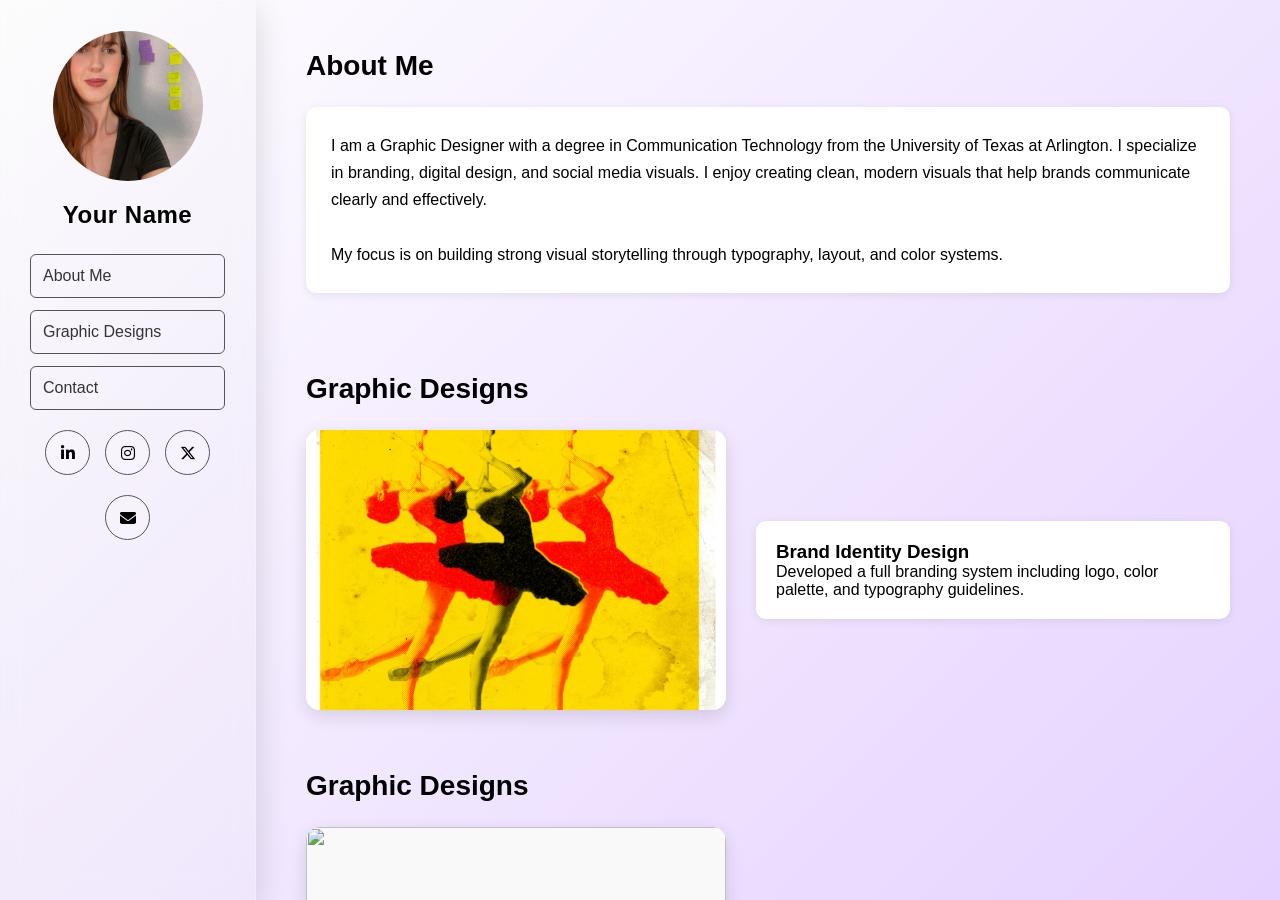
==== index.html @ 8e26b9c5 "Your commit message" ====
<!DOCTYPE html>
<html lang="en">
<head>
<meta charset="UTF-8">
<meta name="viewport" content="width=device-width, initial-scale=1.0">
<title>Graphic Design Portfolio</title>

<!--Icons-->
<link rel="stylesheet" href="https://cdnjs.cloudflare.com/ajax/libs/font-awesome/6.5.0/css/all.min.css">

<!--Fonts-->

<!--Google sans, Poppins-->
<link rel="preconnect" href="https://fonts.googleapis.com">
<link rel="preconnect" href="https://fonts.gstatic.com" crossorigin>
<link href="https://fonts.googleapis.com/css2?family=Google+Sans+Flex:opsz,wght@6..144,1..1000&family=Poppins:ital,wght@0,100;0,200;0,300;0,400;0,500;0,600;0,700;0,800;0,900;1,100;1,200;1,300;1,400;1,500;1,600;1,700;1,800;1,900&display=swap" rel="stylesheet">

<!--Inter font-->
<link rel="preconnect" href="https://rsms.me/">
<link rel="stylesheet" href="https://rsms.me/inter/inter.css">

<style>

@import url('https://fonts.googleapis.com/css2?family=Google+Sans+Flex:opsz,wght@6..144,1..1000&family=Poppins:ital,wght@0,100;0,200;0,300;0,400;0,500;0,600;0,700;0,800;0,900;1,100;1,200;1,300;1,400;1,500;1,600;1,700;1,800;1,900&family=Roboto:ital,wght@0,100..900;1,100..900&display=swap');

.google-sans-flex-fonts {
  font-family: "Google Sans Flex", sans-serif;
  font-optical-sizing: auto;
  font-weight: 400;
  font-style: normal;
  font-variation-settings:
    "slnt" 0,
    "wdth" 100,
    "GRAD" 0,
    "ROND" 0;
}

:root {
  font-family: Inter, sans-serif;
  font-feature-settings: 'liga' 1, 'calt' 1; /* fix for Chrome */
}
@supports (font-variation-settings: normal) {
  :root { font-family: InterVariable, sans-serif; }
}

*{
    margin:0;
    padding:0;
    box-sizing:border-box;
    font-family: "Inter","Google Sans Flex", sans-serif;
    scroll-behavior:smooth;
}

body{
    background:#f5f5f5;
}

/* LAYOUT */
.container{
    display:grid;
    grid-template-columns: minmax(250px, 1fr) 4fr; 

    height:100vh;
    background: linear-gradient(135deg, #ffffff, #e5d2ff);
}

/* SIDEBAR */
.sidebar{
    color:rgb(0, 0, 0);
    padding:30px;
    position:sticky;
    top:0;
    height:100vh;
    backdrop-filter: blur(12px);
    -webkit-backdrop-filter: blur(12px);
    background: rgba(220, 220, 220, 0.1); 
  
  /* 2. The frosted blur effect */
  backdrop-filter: blur(12px); 
  -webkit-backdrop-filter: blur(12px); /* Safari support */
  
  /* 3. Subtle white border to catch the light */
  border-right: 1px solid rgba(255, 255, 255, 0.25);
  border-top: 1px solid rgba(255, 255, 255, 0.1);
  
  /* 4. Soft shadow for depth */
  box-shadow: 0 8px 32px 0 rgba(0, 0, 0, 0.15);

}

.profile{
    width:150px;
    height:150px;
    border-radius:50%;
    margin:0 auto 20px;
    overflow:hidden;              /* IMPORTANT: keeps image inside circle */
    background:#444;
    display:flex;
    align-items:center;
    justify-content:center;
    .profile{
    border:2px solid rgba(255,255,255,0.2);
    box-shadow:0 0 20px rgba(255,255,255,0.08);
}
}

/* actual image styling */
.profile img{
    width:100%;
    height:100%;
    object-fit:cover;             /* prevents stretching */
    display:block;   
    transition: transform 0.3s ease;
}

.profile:hover img{
    transform: scale(1.05);
}

.sidebar h2{
    text-align:center;
    margin-bottom:8px;
    font-weight:600;
    letter-spacing:0.5px;
    font: poppins;
}
.profile:hover img{
    transform: scale(1.05);
}

.sidebar h2{
    text-align:center;
    margin-bottom:25px;
}

.sidebar nav{
    display:flex;
    flex-direction:column;
    gap:12px;
}

.sidebar a{
    color:rgb(52, 52, 52);
    text-decoration:none;
    padding:12px;
    border:1px solid #555;
    border-radius:6px;
    transition:0.3s;
}

.sidebar a:hover{
    background:rgba(242, 207, 254, 0.602);
    color:black;
}
.icon-row{
    display:flex;
    margin: 20px 0;
    align-items:center;
    justify-content:center;
    flex-wrap:wrap; /* prevents squishing on small screens */
}
/* Social icons */
.social-links, .email{
    display:flex;
    gap:15px;
}

.social-links a, .email a{
    width:45px;
    height:45px;
    border-radius:50%;
    background:rgba(255,255,255,.15);
    display:flex;
    justify-content:center;
    align-items:center;
    color:black;
    text-decoration:none;
    transition:.3s;
}

.social-links a:hover, .email a:hover{
    background:black;
    color:white;
    transform:translateY(-3px);
}



/* email */
.email{
    display:flex;
    gap:15px;
    margin:20px 0;
}





/* SCROLL AREA */
.content{
    height:100vh;
    overflow-y:auto;
    padding:50px;
}

/* SECTION STYLE */
section{
    margin-bottom:80px;
}

.section-title{
    font-size:28px;
    margin-bottom:25px;
}

/* ABOUT */
.about-box{
    background:white;
    padding:25px;
    border-radius:10px;
    box-shadow:0 2px 10px rgba(0,0,0,.08);
    line-height:1.7;
}

/* PROJECTS */
.project{
    display:grid;
    grid-template-columns: 420px 1fr;
    gap:30px;
    margin-bottom:60px;
    align-items:center;
}

/* IMAGE WRAPPER (this is the key upgrade) */
.project-image{
    width:100%;
    height:280px;
    border-radius:14px;
    overflow:hidden;              /* keeps image inside rounded corners */
    background:#f9f9f9;
    box-shadow:0 6px 18px rgba(0,0,0,0.12);
    position:relative;
    transition:transform 0.3s ease, box-shadow 0.3s ease;
}

/* actual image inside */
.project-image img{
    width:100%;
    height:100%;
    object-fit:cover;             /* prevents stretching */
    display:block;
}

/* hover effect (makes it feel modern / portfolio-like) */
.project-image:hover{
    transform:translateY(-5px);
    box-shadow:0 12px 25px rgba(0,0,0,0.18);
}

/* optional label overlay */
.project-image::after{
    content:"View Project";
    position:absolute;
    bottom:12px;
    left:12px;
    background:rgba(0,0,0,0.6);
    color:white;
    padding:6px 10px;
    font-size:12px;
    border-radius:6px;
    opacity:0;
    transition:0.3s;
}

.project-image:hover::after{
    opacity:1;
}

.project-description{
    background:white;
    padding:20px;
    border-radius:10px;
    box-shadow:0 2px 10px rgba(0,0,0,.08);
}

/* =====================
   LIGHTBOX
===================== */

.lightbox{
    display:none;
    position:fixed;
    inset:0;
    background:rgba(244, 244, 244, 0.9);
    justify-content:center;
    align-items:center;
    z-index:999;
}

.lightbox img{
    max-width:90%;
    max-height:85%;
}

.close{
    position:absolute;
    top:20px;
    right:30px;
    font-size:40px;
    color:rgb(251, 149, 255);
    cursor:pointer;
}

/* CONTACT */
.contact-box{
    background:white;
    padding:25px;
    border-radius:10px;
    box-shadow:0 2px 10px rgba(0,0,0,.08);
}

.contact-box input,
.contact-box textarea{
    width:100%;
    padding:12px;
    margin-top:10px;
    margin-bottom:15px;
    border:1px solid #ccc;
    border-radius:6px;
}

.contact-box button{
    padding:12px 20px;
    border:none;
    background:black;
    color:white;
    border-radius:6px;
    cursor:pointer;
}

.contact-box button:hover{
    background:#333;
}

/* MOBILE */
@media(max-width:900px){
    .container{
        grid-template-columns:1fr;
    }

    .sidebar{
        position:relative;
        height:auto; /*change to shorten on mobile*/
    }

    .project{
        grid-template-columns:1fr;
    }
}

</style>
</head>

<body>
  <!-- LIGHTBOX POPUP -->
<div id="lightbox" class="lightbox">
  <span class="close">&times;</span>
  <img class="lightbox-content" id="lightbox-img">
</div>

<div class="container">

        <!-- SIDEBAR -->
    <aside class="sidebar">

        <div class="profile">
            <img src="images/portfolio_foto.jpg">
        </div>

        <h2>Your Name</h2>


        <nav>
            <a href="#about">About Me</a>
            <a href="#designs">Graphic Designs</a>
            <a href="#contact">Contact</a>
        </nav>


        <div class="icon-row">
            <div class="social-links">
                <a href="https://www.linkedin.com/in/bradynanderson/" target="_blank">
                    <i class="fa-brands fa-linkedin-in"></i>
                </a>
        
                <a href="https://www.instagram.com/b.page.anderson/" target="_blank">
                    <i class="fa-brands fa-instagram"></i>
                </a>
        
                <a href="https://x.com/BPage_Anderson" target="_blank">
                    <i class="fa-brands fa-x-twitter"></i>
                </a>
            </div>
        
            <div class="email">
                <a href="mailto:bradynanderson1@gmail.com">
                    <i class="fa-solid fa-envelope"></i>
                </a>
            </div>
        </div>
     
    </aside>


    <!-- SCROLLABLE CONTENT -->
    <main class="content">

        <!-- ABOUT -->
        <section id="about">
            <h2 class="section-title">About Me</h2>

            <div class="about-box">
                I am a Graphic Designer with a degree in Communication Technology
                from the University of Texas at Arlington. I specialize in branding,
                digital design, and social media visuals. I enjoy creating clean,
                modern visuals that help brands communicate clearly and effectively.
                <br><br>
                My focus is on building strong visual storytelling through typography,
                layout, and color systems.
            </div>
        </section>

        <!-- PROJECTS -->
        <section id="designs">
            <h2 class="section-title">Graphic Designs</h2>

            <div class="project">
                <div class="project-image">
                  <img src="images/anna_poster.png" class="popup">
                </div>
                <div class="project-description">
                    <h3>Brand Identity Design</h3>
                    Developed a full branding system including logo,
                    color palette, and typography guidelines.
                </div>
            </div>

        <section id="designs">
            <h2 class="section-title">Graphic Designs</h2>

            <div class="project">
                <div class="project-image">
                  <img src="images/B-logo.pdf" class="popup">
                </div>
                <div class="project-description">
                    <h3>Brand Identity Design</h3>
                    Developed a full branding system including logo,
                    color palette, and typography guidelines.
                </div>
            </div>

            <div class="project">
                <div class="project-image">
                  <img src="images/B-logo-mascot_Mascot - Color.png"  class="popup">
                </div>
                <div class="project-description">
                    <h3>Social Media Campaign</h3>
                    Created engaging visual content for Instagram and
                    marketing campaigns.
                </div>
            </div>

            <div class="project">
                <div class="project-image">
                  <img src="images/B-logo-WordMark-BW.png" class="popup">
                </div>
                <div class="project-description">
                    <h3>Event Poster Design</h3>
                    Designed promotional posters for digital and print use.
                </div>
            </div>
            <div class="project">
              <div class="project-image">
                <img src="images/B-logo-WordMark-color.png" class="popup">
              </div>
              <div class="project-description">
                  <h3>Event Poster Design</h3>
                  Designed promotional posters for digital and print use.
              </div>
          </div>

          <div class="project">
            <div class="project-image" >
              <img src="images/cafe-logo-2.png" class="popup">
            </div>
            <div class="project-description">
                <h3>Event Poster Design</h3>
                Designed promotional posters for digital and print use.
            </div>
        </div>

        <div class="project">
          <div class="project-image">
            <img src="images/shadow_study-copy.png" class="popup">
          </div>
          <div class="project-description">
              <h3>Event Poster Design</h3>
              Designed promotional posters for digital and print use.
          </div>
      </div>
        </section>

        <!-- CONTACT -->
        <section id="contact">
            <h2 class="section-title">Contact</h2>

            <div class="contact-box">
                <form>
                    <label>Name</label>
                    <input type="text" placeholder="Your Name">

                    <label>Email</label>
                    <input type="email" placeholder="Your Email">

                    <label>Message</label>
                    <textarea rows="5" placeholder="Your Message"></textarea>

                    <button type="submit">Send Message</button>
                </form>
            </div>
        </section>

    </main>

</div>

<script>
 /* =====================
   LIGHTBOX
===================== */

const lightbox = document.getElementById("lightbox");
const lightboxImg = document.getElementById("lightbox-img");

document.querySelectorAll(".popup").forEach(img => {
    img.onclick = () => {
        lightbox.style.display = "flex";
        lightboxImg.src = img.src;
    }
});

document.querySelector(".close").onclick = () => {
    lightbox.style.display = "none";
};

  </script>
</body>
</html>
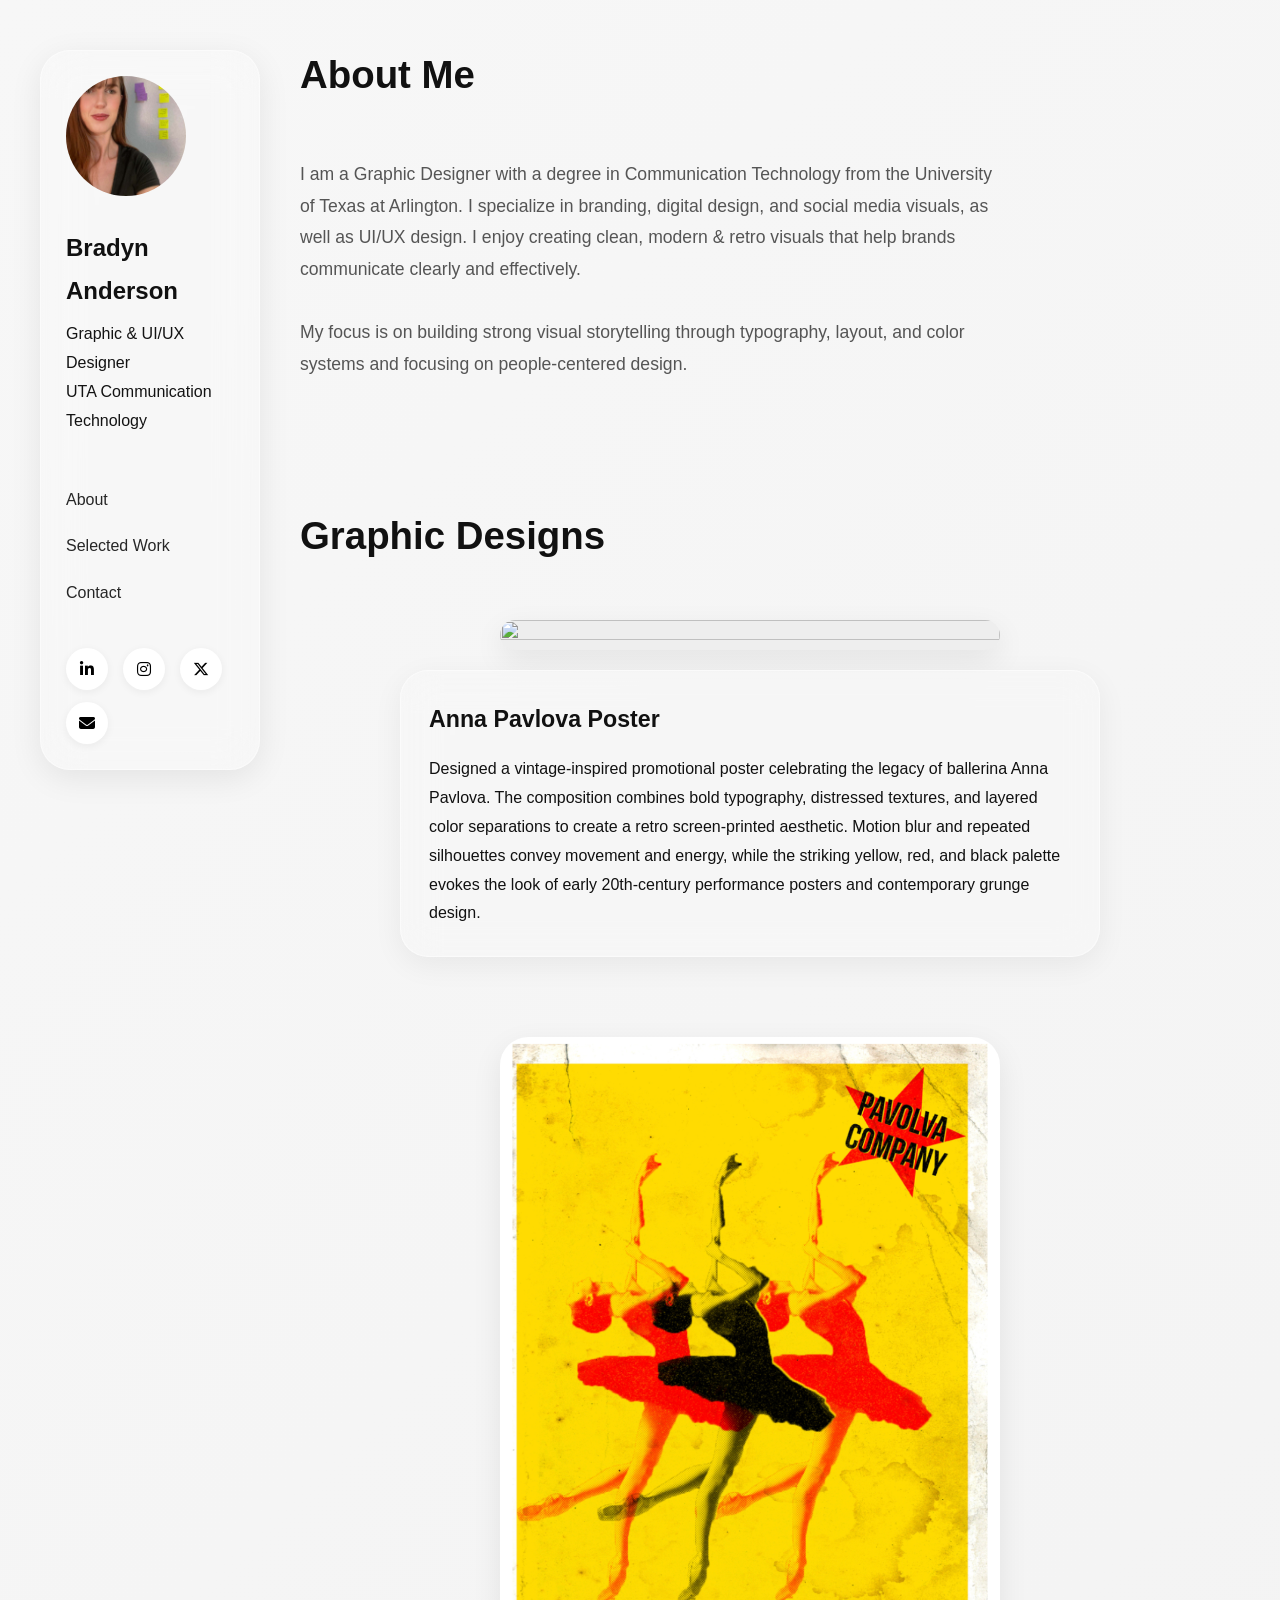
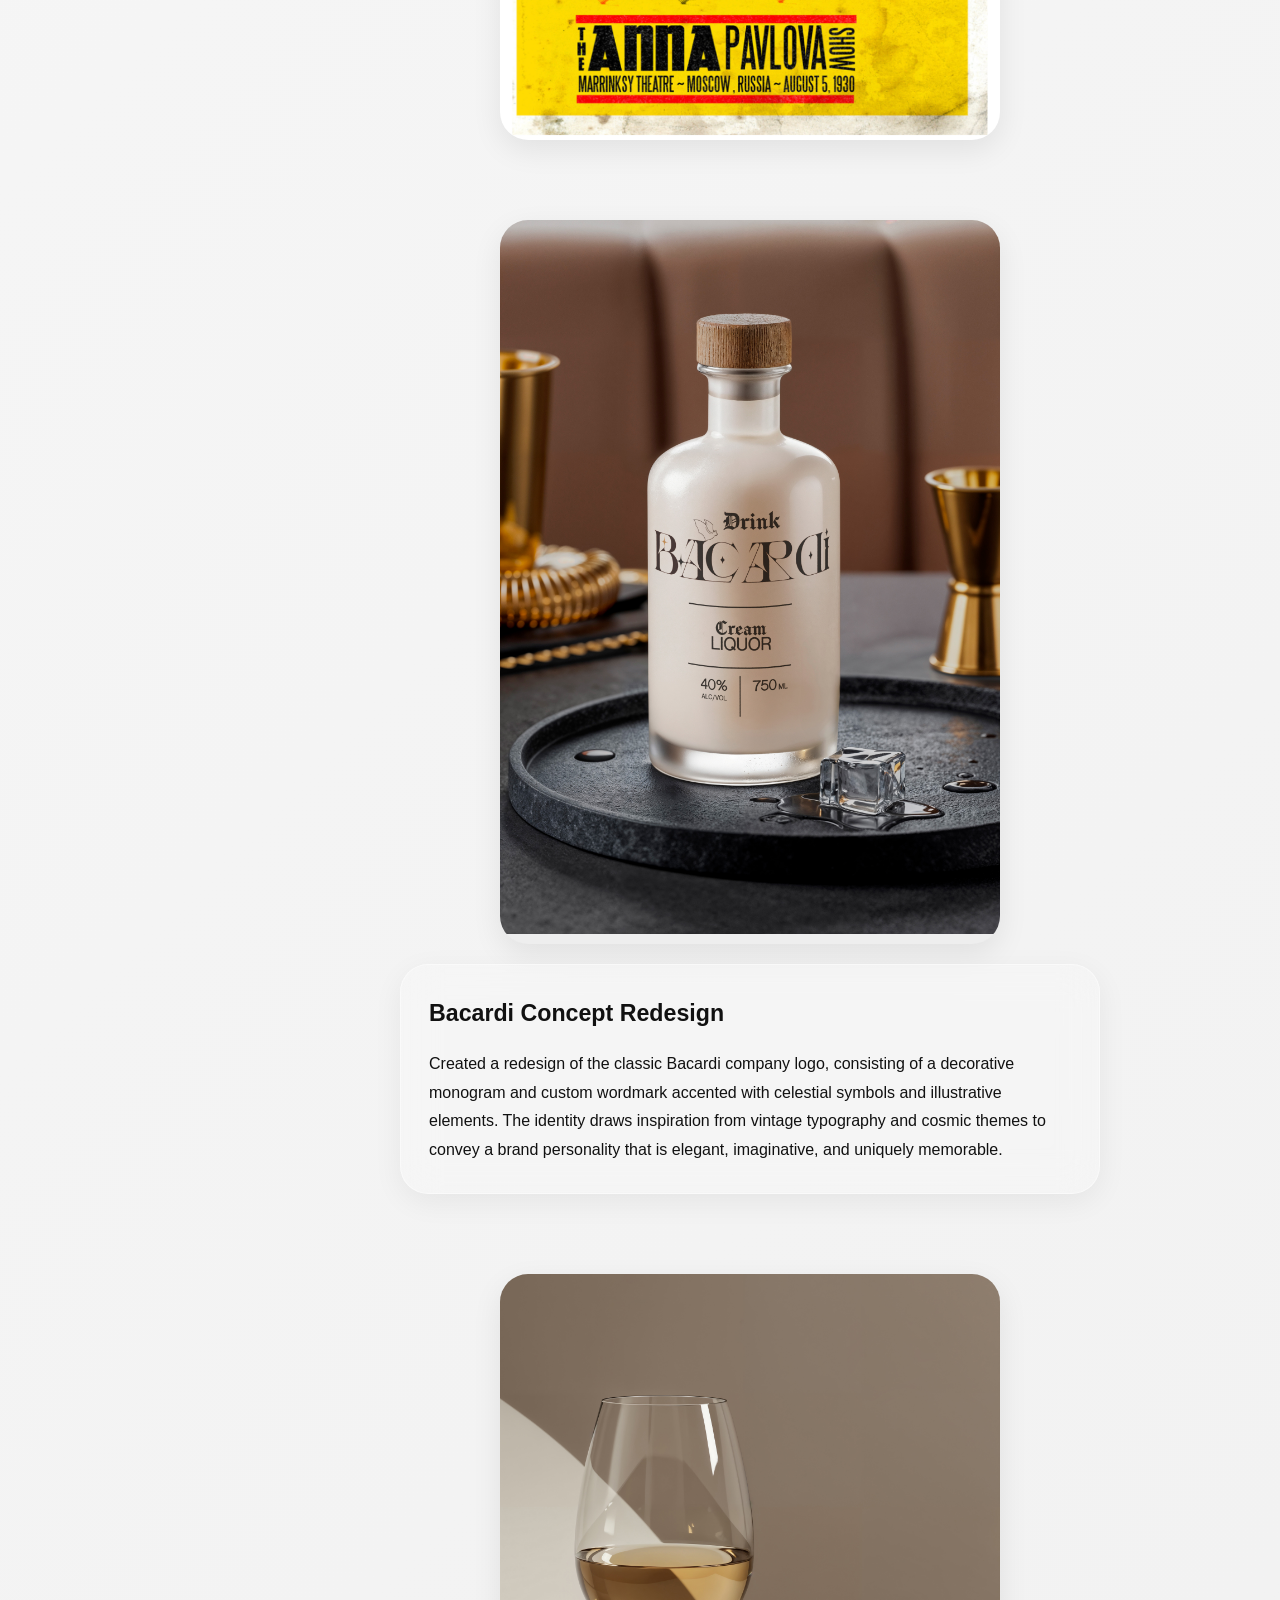
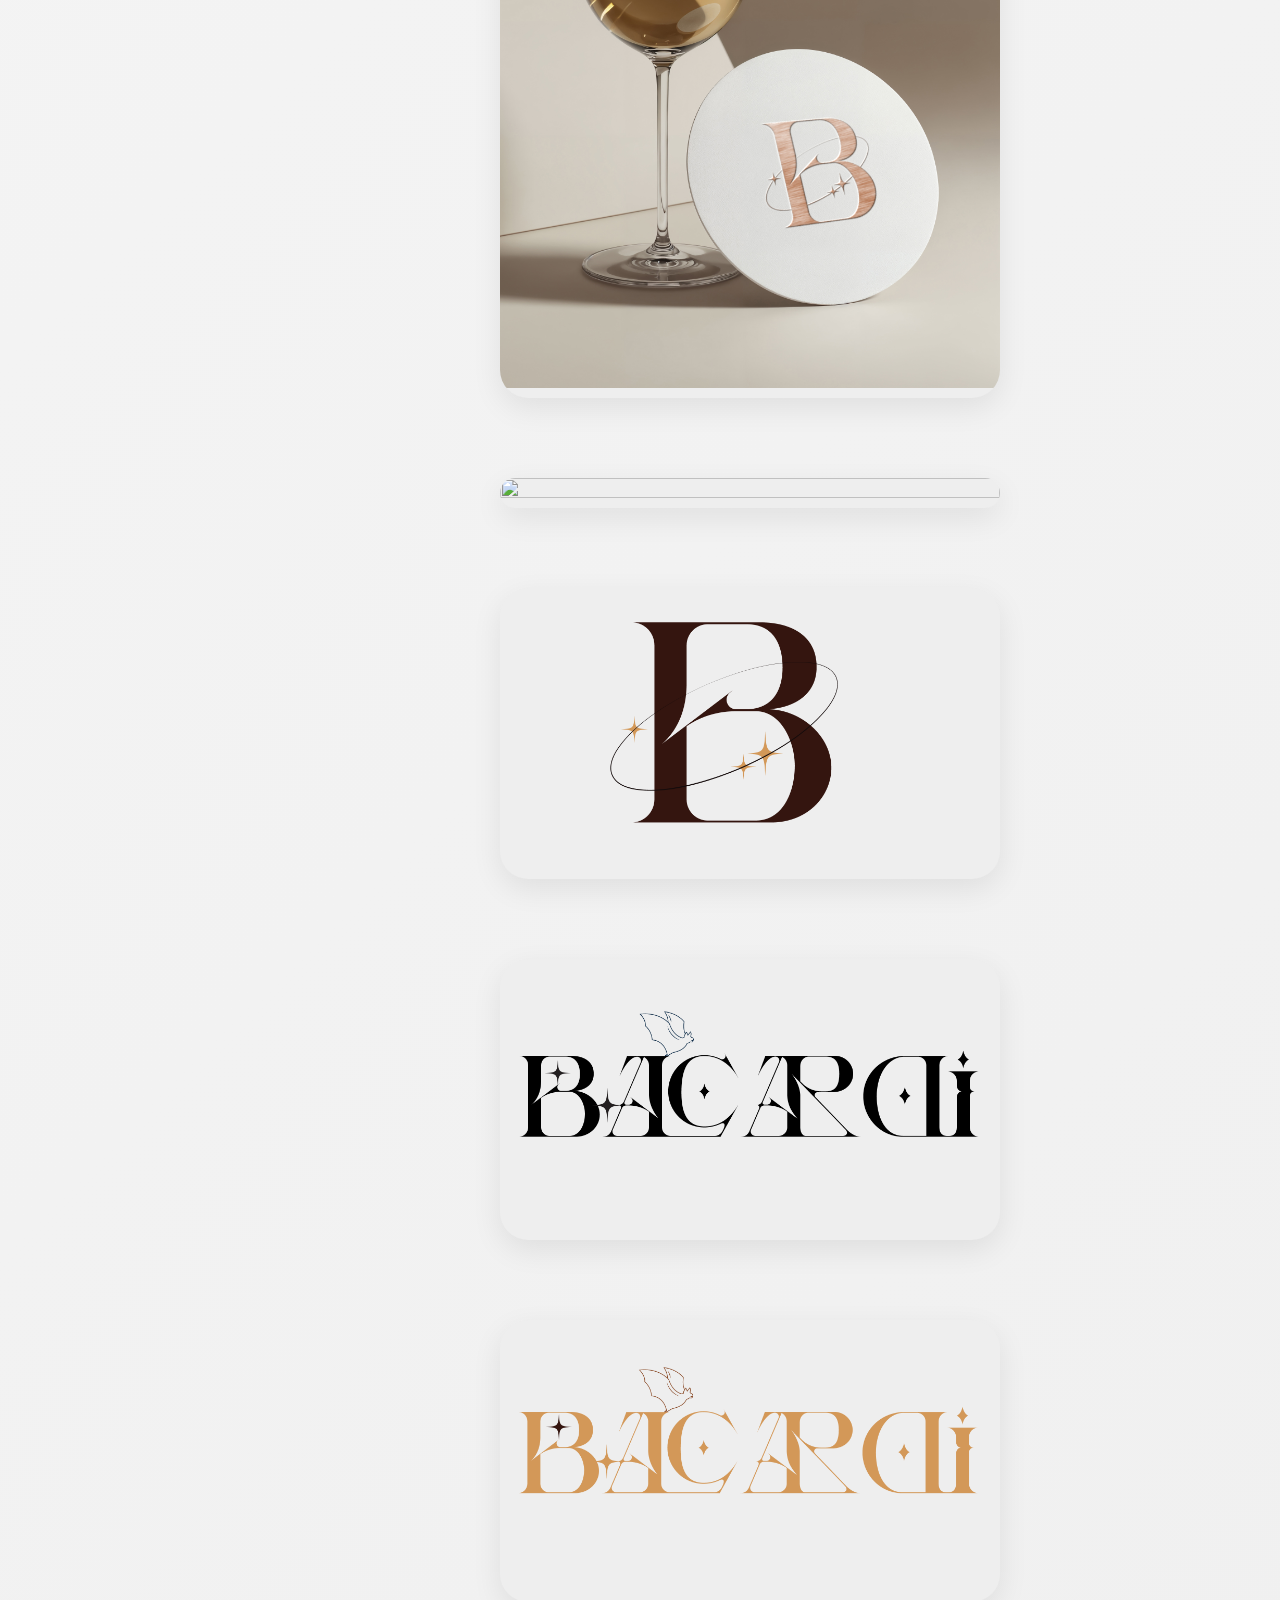
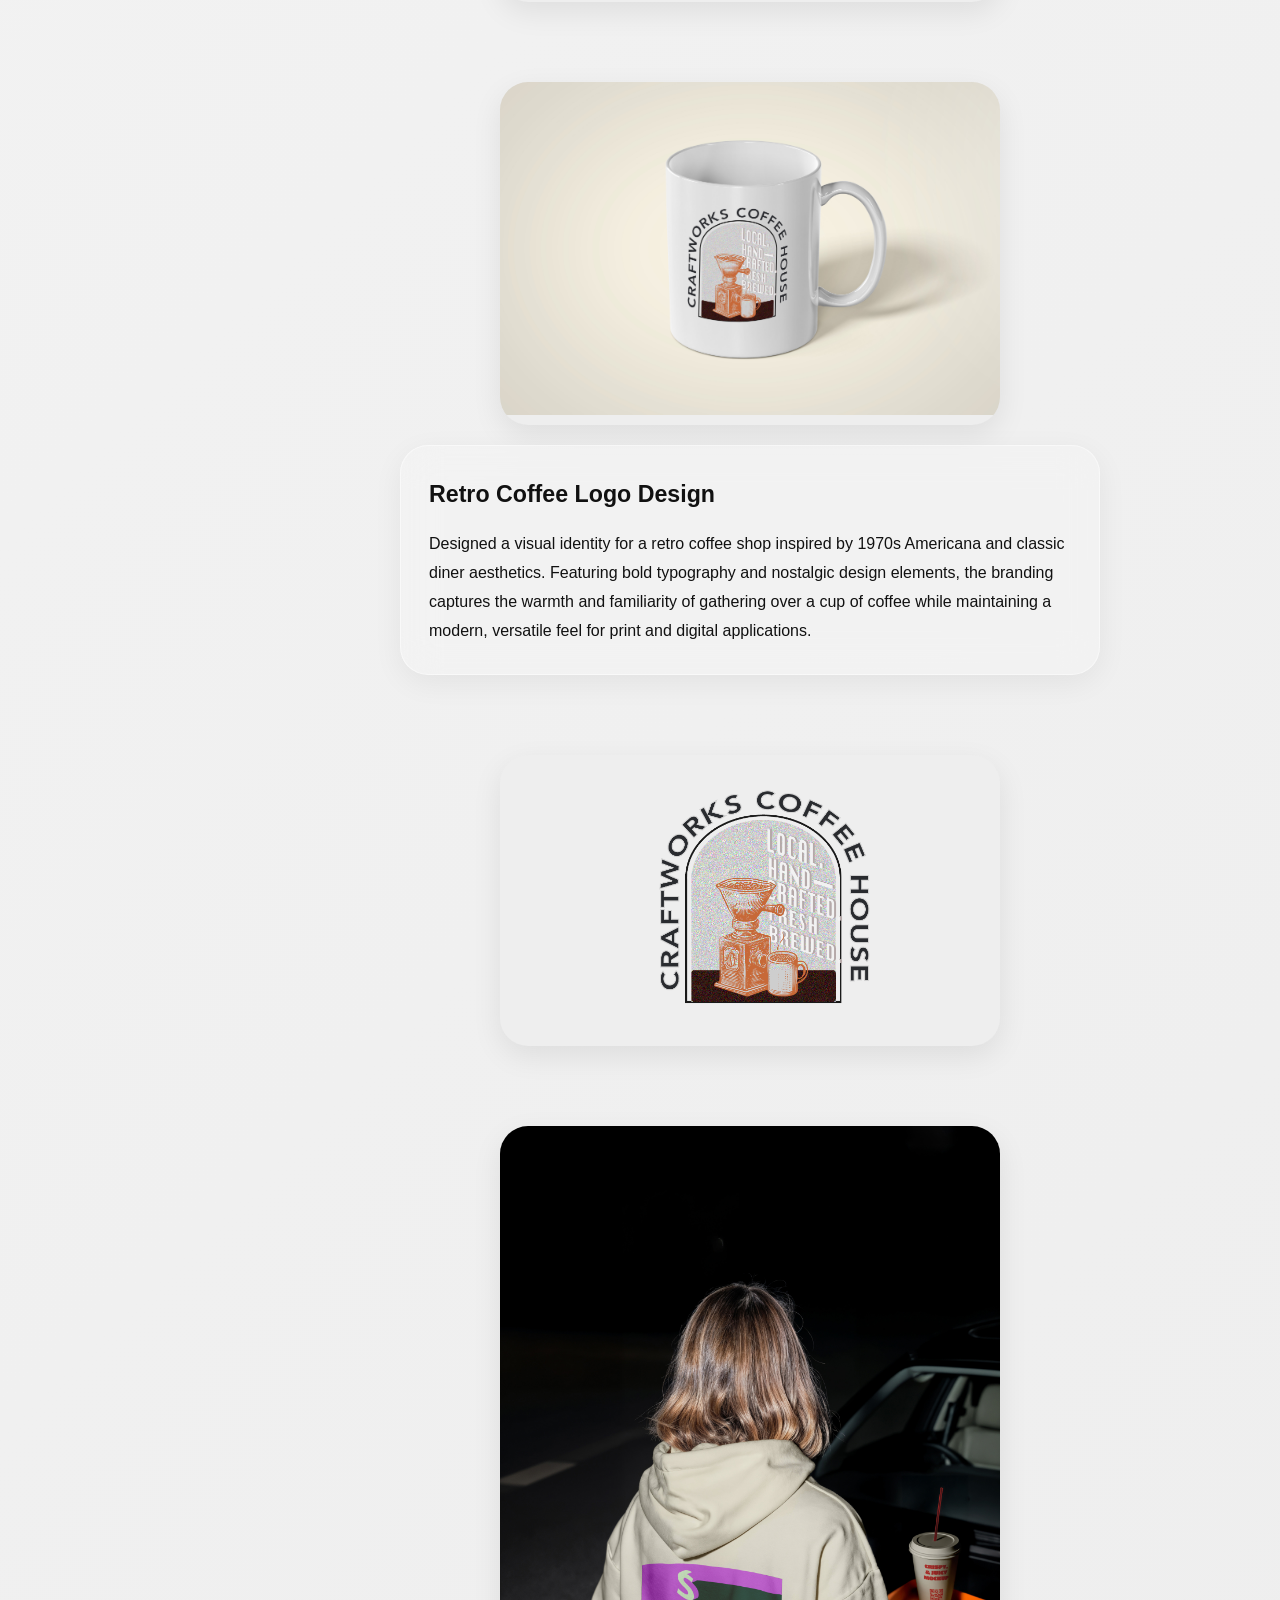
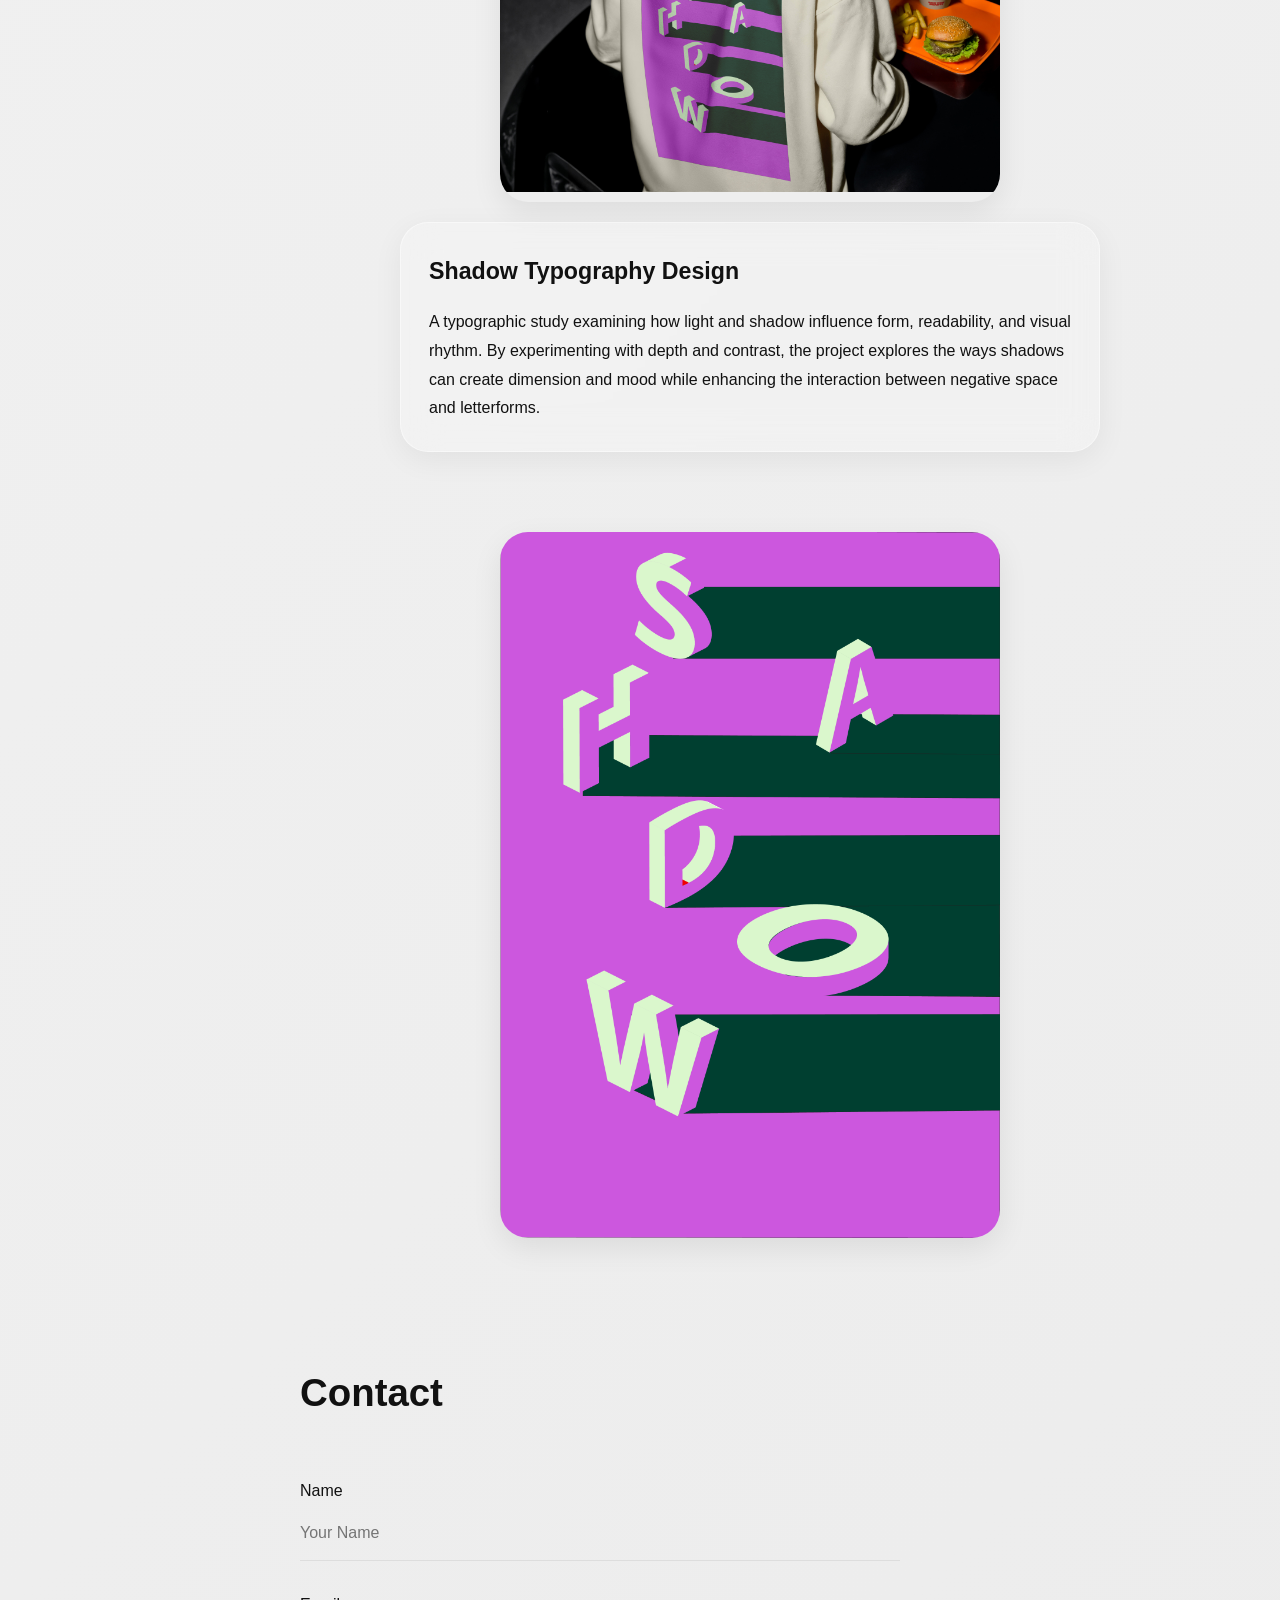
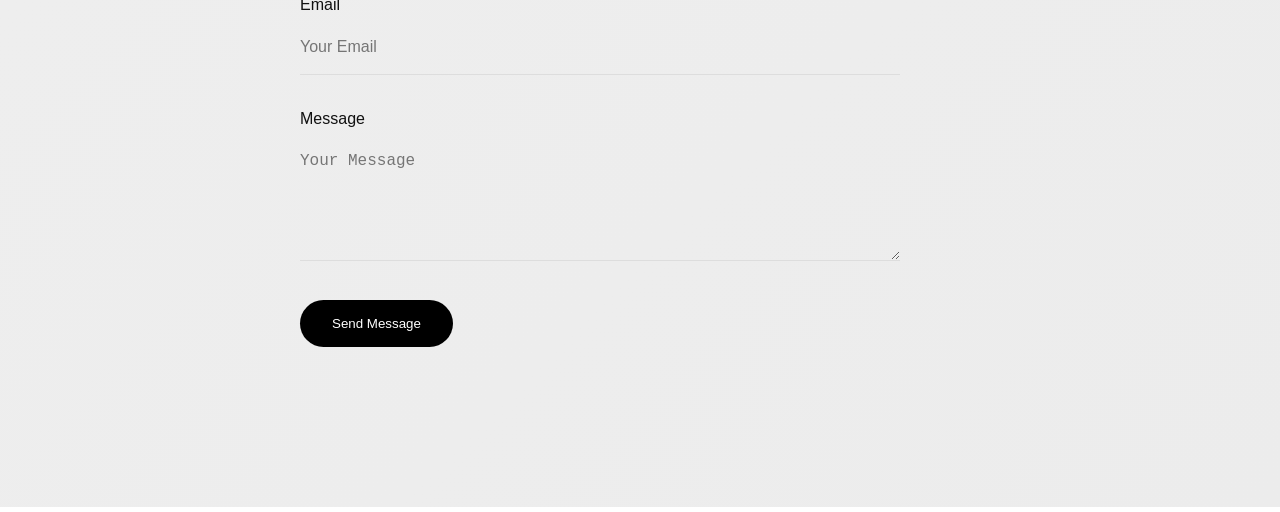
==== commit 8709613a: "Rename index2.html to index.html" ====
--- a/index.html
+++ b/index.html
@@ -43,256 +43,310 @@
   :root { font-family: InterVariable, sans-serif; }
 }
 
+/* RESET */
 *{
     margin:0;
     padding:0;
     box-sizing:border-box;
-    font-family: "Inter","Google Sans Flex", sans-serif;
     scroll-behavior:smooth;
 }
 
 body{
-    background:#f5f5f5;
+    font-family:Inter,sans-serif;
+    background:
+    linear-gradient(135deg,#f7f7f7,#ececec);
+    color:#111;
+    line-height:1.8;
 }
 
 /* LAYOUT */
 .container{
     display:grid;
-    grid-template-columns: minmax(250px, 1fr) 4fr; 
-
-    height:100vh;
-    background: linear-gradient(135deg, #ffffff, #e5d2ff);
-}
+    grid-template-columns:280px 1fr;
+    gap:140px;
+    max-width:1600px;
+    margin:auto;
+    padding:60px;
+}
+
+
 
 /* SIDEBAR */
 .sidebar{
-    color:rgb(0, 0, 0);
-    padding:30px;
     position:sticky;
-    top:0;
-    height:100vh;
-    backdrop-filter: blur(12px);
-    -webkit-backdrop-filter: blur(12px);
-    background: rgba(220, 220, 220, 0.1); 
-  
-  /* 2. The frosted blur effect */
-  backdrop-filter: blur(12px); 
-  -webkit-backdrop-filter: blur(12px); /* Safari support */
-  
-  /* 3. Subtle white border to catch the light */
-  border-right: 1px solid rgba(255, 255, 255, 0.25);
-  border-top: 1px solid rgba(255, 255, 255, 0.1);
-  
-  /* 4. Soft shadow for depth */
-  box-shadow: 0 8px 32px 0 rgba(0, 0, 0, 0.15);
-
-}
-
+    top:50px;
+    height:fit-content;
+
+    padding:40px;
+    border-radius:30px;
+
+    background:rgba(255,255,255,0.18);
+    backdrop-filter:blur(20px);
+    -webkit-backdrop-filter:blur(20px);
+
+    border:1px solid rgba(255,255,255,.4);
+
+    box-shadow:
+    0 8px 32px rgba(0,0,0,.08);
+}
 .profile{
-    width:150px;
-    height:150px;
+    width:120px;
+    height:120px;
     border-radius:50%;
-    margin:0 auto 20px;
-    overflow:hidden;              /* IMPORTANT: keeps image inside circle */
-    background:#444;
-    display:flex;
-    align-items:center;
-    justify-content:center;
-    .profile{
-    border:2px solid rgba(255,255,255,0.2);
-    box-shadow:0 0 20px rgba(255,255,255,0.08);
-}
-}
-
-/* actual image styling */
+    overflow:hidden;
+    margin-bottom:30px;
+}
+
 .profile img{
     width:100%;
     height:100%;
-    object-fit:cover;             /* prevents stretching */
-    display:block;   
-    transition: transform 0.3s ease;
-}
-
-.profile:hover img{
-    transform: scale(1.05);
+    object-fit:cover;
 }
 
 .sidebar h2{
-    text-align:center;
+    font-size:2rem;
+    font-weight:600;
     margin-bottom:8px;
-    font-weight:600;
-    letter-spacing:0.5px;
-    font: poppins;
-}
-.profile:hover img{
-    transform: scale(1.05);
-}
-
-.sidebar h2{
-    text-align:center;
-    margin-bottom:25px;
+}
+
+.role{
+    color:#131313;
+    margin-bottom:50px;
 }
 
 .sidebar nav{
     display:flex;
     flex-direction:column;
-    gap:12px;
+    gap:18px;
+    margin-bottom:40px;
 }
 
 .sidebar a{
-    color:rgb(52, 52, 52);
+    color:#262626;
     text-decoration:none;
-    padding:12px;
-    border:1px solid #555;
-    border-radius:6px;
-    transition:0.3s;
+    transition:.3s;
 }
 
 .sidebar a:hover{
-    background:rgba(242, 207, 254, 0.602);
-    color:black;
-}
+    color:rgba(40, 40, 40, 0.671);
+    font-style: italic;
+}
+
 .icon-row{
     display:flex;
-    margin: 20px 0;
-    align-items:center;
-    justify-content:center;
-    flex-wrap:wrap; /* prevents squishing on small screens */
-}
-/* Social icons */
-.social-links, .email{
+    gap:15px;
+}
+
+.social-links,
+.email{
     display:flex;
     gap:15px;
 }
 
-.social-links a, .email a{
-    width:45px;
-    height:45px;
+.social-links a,
+.email a{
+    width:42px;
+    height:42px;
     border-radius:50%;
-    background:rgba(255,255,255,.15);
+    background:white;
+    color:black;
+    text-decoration:none;
     display:flex;
     justify-content:center;
     align-items:center;
-    color:black;
-    text-decoration:none;
+    box-shadow:0 2px 8px rgba(0,0,0,.06);
     transition:.3s;
 }
 
-.social-links a:hover, .email a:hover{
-    background:black;
-    color:white;
+.social-links a:hover,
+.email a:hover{
     transform:translateY(-3px);
 }
 
-
-
-/* email */
-.email{
-    display:flex;
-    gap:15px;
-    margin:20px 0;
-}
-
-
-
-
-
-/* SCROLL AREA */
+/* CONTENT */
 .content{
-    height:100vh;
-    overflow-y:auto;
-    padding:50px;
-}
-
-/* SECTION STYLE */
+    max-width:900px;
+}
+
 section{
-    margin-bottom:80px;
+    margin-bottom:120px;
 }
 
 .section-title{
-    font-size:28px;
-    margin-bottom:25px;
+    font-size:3rem;
+    font-weight:600;
+    margin-bottom:50px;
 }
 
 /* ABOUT */
 .about-box{
-    background:white;
-    padding:25px;
-    border-radius:10px;
-    box-shadow:0 2px 10px rgba(0,0,0,.08);
-    line-height:1.7;
+    max-width:700px;
+    color:#555;
+    font-size:1.1rem;
 }
 
 /* PROJECTS */
+
 .project{
-    display:grid;
-    grid-template-columns: 420px 1fr;
-    gap:30px;
-    margin-bottom:60px;
+    display:flex;
     align-items:center;
-}
-
-/* IMAGE WRAPPER (this is the key upgrade) */
+    gap:40px;
+    margin-bottom:80px;
+    transition:.4s;
+}
+
+
+.project:hover{
+    transform:translateY(-6px);
+}
+
+.project-description:hover{
+    background:rgba(255,255,255,.25);
+}
+
 .project-image{
-    width:100%;
-    height:280px;
-    border-radius:14px;
-    overflow:hidden;              /* keeps image inside rounded corners */
-    background:#f9f9f9;
-    box-shadow:0 6px 18px rgba(0,0,0,0.12);
-    position:relative;
-    transition:transform 0.3s ease, box-shadow 0.3s ease;
-}
-
-/* actual image inside */
+    width:340px;
+    height:340px;
+
+    flex-shrink:0;
+
+    border-radius:28px;
+    overflow:hidden;
+
+    background:#eee;
+
+    cursor:pointer;
+
+    transition:.3s;
+
+    box-shadow:
+    0 10px 30px rgba(0,0,0,.08);
+}
+
+
+
+.project-image:hover{
+    transform:translateY(-6px);
+}
+
 .project-image img{
     width:100%;
     height:100%;
-    object-fit:cover;             /* prevents stretching */
-    display:block;
-}
-
-/* hover effect (makes it feel modern / portfolio-like) */
-.project-image:hover{
-    transform:translateY(-5px);
-    box-shadow:0 12px 25px rgba(0,0,0,0.18);
-}
-
-/* optional label overlay */
-.project-image::after{
-    content:"View Project";
-    position:absolute;
-    bottom:12px;
-    left:12px;
-    background:rgba(0,0,0,0.6);
+    object-fit:cover;
+}
+
+.project-description h3{
+    font-size:1.6rem;
+    margin-bottom:15px;
+}
+
+.project-description p{
+    color:#666;
+}
+
+.project-description{
+    flex:1;
+    max-width: 620px;
+    padding:35px;
+
+    border-radius:28px;
+
+    background:rgba(255,255,255,.18);
+
+    backdrop-filter:blur(18px);
+    -webkit-backdrop-filter:blur(18px);
+
+    border:1px solid rgba(255,255,255,.45);
+
+    box-shadow:
+    0 8px 30px rgba(0,0,0,.06);
+}
+
+/*Styles for larger images that aren't fitting*/
+/* .project {
+    display: flex;
+    gap: 2rem;
+    align-items: flex-start;
+} */
+
+.project-image-LG {
+    width: 350px;
+    height: 350px;
+    flex-shrink: 0;
+
+    display: flex;
+    justify-content: center;
+    align-items: center;
+
+    border-radius:28px;
+    overflow:hidden;
+
+    background:#eee;
+
+    cursor:pointer;
+
+    transition:.3s;
+
+    box-shadow:
+    0 10px 30px rgba(0,0,0,.08);
+}
+
+.project-image-LG img {
+    max-width: 100%;
+    max-height: 100%;
+
+    width: auto;
+    height: auto;
+
+    object-fit: contain;
+    display: block;
+}
+
+
+/* CONTACT */
+
+.contact-box{
+    max-width:600px;
+}
+
+.contact-box input,
+.contact-box textarea{
+    width:100%;
+    padding:18px 0;
+    border:none;
+    border-bottom:1px solid #ddd;
+    background:none;
+    margin-bottom:30px;
+    font-size:1rem;
+}
+
+.contact-box input:focus,
+.contact-box textarea:focus{
+    outline:none;
+    border-color:black;
+}
+
+.contact-box button{
+    border:none;
+    background:black;
     color:white;
-    padding:6px 10px;
-    font-size:12px;
-    border-radius:6px;
-    opacity:0;
-    transition:0.3s;
-}
-
-.project-image:hover::after{
-    opacity:1;
-}
-
-.project-description{
-    background:white;
-    padding:20px;
-    border-radius:10px;
-    box-shadow:0 2px 10px rgba(0,0,0,.08);
-}
-
-/* =====================
-   LIGHTBOX
-===================== */
+    padding:16px 32px;
+    border-radius:100px;
+    cursor:pointer;
+    transition:.3s;
+}
+
+.contact-box button:hover{
+    opacity:.8;
+}
+
+/* LIGHTBOX */
 
 .lightbox{
     display:none;
     position:fixed;
     inset:0;
-    background:rgba(244, 244, 244, 0.9);
+    background:rgba(255,255,255,.95);
     justify-content:center;
     align-items:center;
     z-index:999;
@@ -300,69 +354,253 @@
 
 .lightbox img{
     max-width:90%;
-    max-height:85%;
+    max-height:90%;
 }
 
 .close{
     position:absolute;
+    top:30px;
+    right:40px;
+    font-size:3rem;
+    cursor:pointer;
+}
+
+
+    /* =========================
+   HAMBURGER (hidden desktop)
+========================= */
+
+.hamburger {
+    display:none;
+    position:fixed;
     top:20px;
-    right:30px;
-    font-size:40px;
-    color:rgb(251, 149, 255);
+    right:20px;
+    z-index:2000;
+
+    width:50px;
+    height:50px;
+    border-radius:12px;
+
+    border:none;
+    background:white;
+    box-shadow:0 5px 20px rgba(0,0,0,0.1);
+
+    font-size:20px;
     cursor:pointer;
 }
 
-/* CONTACT */
-.contact-box{
-    background:white;
+/*
+1337px move description below)
+
+1041px description gets too long
+-socials too tight
+
+1023px description too long
+
+*/
+
+/*LG LAPTOP*/
+@media (max-width: 1280px) {
+
+.container{
+    grid-template-columns:220px 1fr;
+    gap:40px;
+    padding:40px;
+}
+
+.sidebar{
     padding:25px;
-    border-radius:10px;
-    box-shadow:0 2px 10px rgba(0,0,0,.08);
-}
-
-.contact-box input,
-.contact-box textarea{
+}
+
+.sidebar h2{
+    font-size:1.5rem;
+}
+
+.icon-row{
+    display:flex;
+    flex-wrap:wrap;
+    gap:12px;
+}
+
+.section-title{
+    font-size:2.4rem;
+}
+
+/* Stack projects sooner */
+.project{
+    flex-direction:column;
+    align-items:center;
+    gap:20px;
+}
+
+/* Images become responsive */
+.project-image,
+.project-image-LG{
     width:100%;
-    padding:12px;
-    margin-top:10px;
-    margin-bottom:15px;
-    border:1px solid #ccc;
-    border-radius:6px;
-}
-
-.contact-box button{
-    padding:12px 20px;
-    border:none;
-    background:black;
-    color:white;
-    border-radius:6px;
-    cursor:pointer;
-}
-
-.contact-box button:hover{
-    background:#333;
-}
+    max-width:500px;
+    height:auto;
+}
+
+/* Description becomes full width under image */
+.project-description{
+    width:100%;
+    max-width:700px;
+    padding:28px;
+}
+
+.project-description h3{
+    font-size:1.45rem;
+}
+}
+
+
+/* ==========================
+   TABLET / SMALL LAPTOP
+========================== */
+
+
+@media (max-width: 1150px) {
+
+.container{
+    grid-template-columns:220px 1fr;
+    gap:40px;
+    padding:40px;
+}
+
+.sidebar{
+    padding:25px;
+}
+
+.sidebar h2{
+    font-size:1.5rem;
+}
+
+.icon-row{
+    display:flex;
+    flex-wrap:wrap;
+    gap:12px;
+}
+
+.section-title{
+    font-size:2.4rem;
+}
+
+/* Stack projects sooner */
+.project{
+    flex-direction:column;
+    align-items:flex-start;
+    gap:20px;
+}
+
+/* Images become responsive */
+.project-image,
+.project-image-LG{
+    width:100%;
+    max-width:500px;
+    height:auto;
+}
+
+/* Description becomes full width under image */
+.project-description{
+    width:100%;
+    max-width:700px;
+    padding:28px;
+}
+
+.project-description h3{
+    font-size:1.45rem;
+}
+}
+
+
 
 /* MOBILE */
-@media(max-width:900px){
+@media(max-width:768px){
+
     .container{
         grid-template-columns:1fr;
+        gap:80px;
+        padding:40px;
     }
 
     .sidebar{
         position:relative;
-        height:auto; /*change to shorten on mobile*/
-    }
-
+    }
+
+    .section-title{
+        font-size:2.2rem;
+    }
+
+    .project-image{
+        height:350px;
+    }
     .project{
-        grid-template-columns:1fr;
-    }
-}
-
+        flex-direction:column;
+        align-items:flex-start;
+    }
+
+    .project-image{
+        width:100%;
+        max-width:400px;
+        height:auto;
+    }
+
+    .project-description{
+        width:100%;
+    }
+
+/* =========================
+MOBILE SIDEBAR HAMBURGER NAV BEHAVIOR
+========================= */
+    .hamburger {
+        display:flex;
+        align-items:center;
+        justify-content:center;
+    }
+
+    .sidebar {
+        position:fixed;
+        top:0;
+        left:0;
+        height:100vh;
+        width:85%;
+        max-width:320px;
+
+        transform:translateX(-110%);
+        transition:0.35s ease;
+
+        z-index:1500;
+
+        overflow-y:auto;
+    }
+
+    .sidebar.active {
+        transform:translateX(0);
+    }
+
+    /* dark overlay */
+    .overlay {
+        display:none;
+        position:fixed;
+        inset:0;
+        background:rgba(0,0,0,0.3);
+        z-index:1400;
+    }
+
+    .overlay.active {
+        display:block;
+    }
+}
 </style>
 </head>
 
 <body>
+    <!--Hamburger Menu-->
+    <button class="hamburger" id="hamburger">
+        <i class="fa-solid fa-bars"></i>
+    </button>
+    <div class="overlay" id="overlay"></div>
+
   <!-- LIGHTBOX POPUP -->
 <div id="lightbox" class="lightbox">
   <span class="close">&times;</span>
@@ -371,47 +609,40 @@
 
 <div class="container">
 
-        <!-- SIDEBAR -->
     <aside class="sidebar">
 
         <div class="profile">
-            <img src="images/portfolio_foto.jpg">
-        </div>
-
-        <h2>Your Name</h2>
-
-
+        <img src="images/portfolio_foto.jpg">
+        </div>
+        <h2>Bradyn Anderson</h2>
+        <p class="role">
+        Graphic & UI/UX Designer<br>
+        UTA Communication Technology
+        </p>
         <nav>
-            <a href="#about">About Me</a>
-            <a href="#designs">Graphic Designs</a>
-            <a href="#contact">Contact</a>
+        <a href="#about">About</a>
+        <a href="#designs">Selected Work</a>
+        <a href="#contact">Contact</a>
         </nav>
-
-
         <div class="icon-row">
             <div class="social-links">
                 <a href="https://www.linkedin.com/in/bradynanderson/" target="_blank">
                     <i class="fa-brands fa-linkedin-in"></i>
                 </a>
-        
                 <a href="https://www.instagram.com/b.page.anderson/" target="_blank">
                     <i class="fa-brands fa-instagram"></i>
                 </a>
-        
                 <a href="https://x.com/BPage_Anderson" target="_blank">
                     <i class="fa-brands fa-x-twitter"></i>
                 </a>
             </div>
-        
-            <div class="email">
-                <a href="mailto:bradynanderson1@gmail.com">
-                    <i class="fa-solid fa-envelope"></i>
-                </a>
-            </div>
-        </div>
-     
+        <div class="email">
+            <a href="mailto:bradynanderson1@gmail.com">
+                <i class="fa-solid fa-envelope"></i>
+            </a>
+        </div>
+    </div>
     </aside>
-
 
     <!-- SCROLLABLE CONTENT -->
     <main class="content">
@@ -423,108 +654,129 @@
             <div class="about-box">
                 I am a Graphic Designer with a degree in Communication Technology
                 from the University of Texas at Arlington. I specialize in branding,
-                digital design, and social media visuals. I enjoy creating clean,
-                modern visuals that help brands communicate clearly and effectively.
+                digital design, and social media visuals, as well as UI/UX design. I enjoy creating clean,
+                modern & retro visuals that help brands communicate clearly and effectively.
                 <br><br>
                 My focus is on building strong visual storytelling through typography,
-                layout, and color systems.
+                layout, and color systems and focusing on people-centered design.
             </div>
         </section>
 
         <!-- PROJECTS -->
         <section id="designs">
+
+        <section id="designs">
             <h2 class="section-title">Graphic Designs</h2>
 
+            <!--Anna Poster-->
             <div class="project">
                 <div class="project-image">
-                  <img src="images/anna_poster.png" class="popup">
+                    <img src="images/ann-poster.jpg" class="popup">
+            </div>
+                <div class="project-description">
+                    <h3>Anna Pavlova Poster</h3>
+                    Designed a vintage-inspired promotional poster celebrating the legacy of ballerina Anna Pavlova. The composition combines bold typography, distressed textures, and layered color separations to create a retro screen-printed aesthetic. Motion blur and repeated silhouettes convey movement and energy, while the striking yellow, red, and black palette evokes the look of early 20th-century performance posters and contemporary grunge design.
                 </div>
-                <div class="project-description">
-                    <h3>Brand Identity Design</h3>
-                    Developed a full branding system including logo,
-                    color palette, and typography guidelines.
-                </div>
-            </div>
-
-        <section id="designs">
-            <h2 class="section-title">Graphic Designs</h2>
-
+            </div>
             <div class="project">
-                <div class="project-image">
-                  <img src="images/B-logo.pdf" class="popup">
-                </div>
-                <div class="project-description">
-                    <h3>Brand Identity Design</h3>
-                    Developed a full branding system including logo,
-                    color palette, and typography guidelines.
-                </div>
-            </div>
-
+                <div class="project-image-LG">
+                    <img src="images/anna_poster.png" class="popup">
+            </div>
+            </div>
+
+            <!--B logo-->
             <div class="project">
-                <div class="project-image">
-                  <img src="images/B-logo-mascot_Mascot - Color.png"  class="popup">
-                </div>
-                <div class="project-description">
-                    <h3>Social Media Campaign</h3>
-                    Created engaging visual content for Instagram and
-                    marketing campaigns.
-                </div>
-            </div>
-
-            <div class="project">
-                <div class="project-image">
-                  <img src="images/B-logo-WordMark-BW.png" class="popup">
-                </div>
-                <div class="project-description">
-                    <h3>Event Poster Design</h3>
-                    Designed promotional posters for digital and print use.
-                </div>
-            </div>
-            <div class="project">
-              <div class="project-image">
-                <img src="images/B-logo-WordMark-color.png" class="popup">
-              </div>
-              <div class="project-description">
-                  <h3>Event Poster Design</h3>
-                  Designed promotional posters for digital and print use.
-              </div>
-          </div>
-
-          <div class="project">
-            <div class="project-image" >
-              <img src="images/cafe-logo-2.png" class="popup">
+            <div class="project-image">
+                <img src="images/bacardi-mockup.jpg" class="popup">
             </div>
             <div class="project-description">
-                <h3>Event Poster Design</h3>
-                Designed promotional posters for digital and print use.
-            </div>
-        </div>
-
+                <h3>Bacardi Concept Redesign</h3>
+                Created a redesign of the classic Bacardi company logo, consisting of a decorative monogram and custom wordmark accented with celestial symbols and illustrative elements. The identity draws inspiration from vintage typography and cosmic themes to convey a brand personality that is elegant, imaginative, and uniquely memorable.
+
+            </div>
+        </div>
         <div class="project">
-          <div class="project-image">
-            <img src="images/shadow_study-copy.png" class="popup">
-          </div>
-          <div class="project-description">
-              <h3>Event Poster Design</h3>
-              Designed promotional posters for digital and print use.
-          </div>
-      </div>
-        </section>
+            <div class="project-image">
+                <img src="images/b-mascot-mockup.jpg" class="popup">
+            </div>
+        </div>
+
+        <div class="project">
+            <div class="project-image">
+                <img src="images/B-logo.pdf" class="popup">
+            </div>
+            </div>
+
+        <div class="project">
+            <div class="project-image">
+                <img src="images/B-logo-mascot_Mascot - Color.png"  class="popup">
+            </div>
+        </div>
+
+        <div class="project">
+            <div class="project-image-LG">
+                <img src="images/B-logo-WordMark-BW.png" class="popup">
+            </div>
+        </div>
+        <div class="project">
+            <div class="project-image-LG">
+            <img src="images/B-logo-WordMark-color.png" class="popup">
+            </div>
+        </div>
+
+        <!--Cafe logo-->
+
+        <div class="project">
+        <div class="project-image" >
+            <img src="images/cafe-logo-mockup-curved.jpg" class="popup">
+        </div>
+        <div class="project-description">
+            <h3>Retro Coffee Logo Design</h3>
+            Designed a visual identity for a retro coffee shop inspired by 1970s Americana and classic diner aesthetics. Featuring bold typography and nostalgic design elements, the branding captures the warmth and familiarity of gathering over a cup of coffee while maintaining a modern, versatile feel for print and digital applications.
+
+        </div>
+    </div>
+    <div class="project">
+        <div class="project-image" >
+            <img src="images/cafe-logo-2.png" class="popup">
+        </div>
+    </div>
+
+
+    <!--Shadow Study-->
+    <div class="project">
+        <div class="project-image">
+        <img src="images/shadow-mockup.jpg" class="popup">
+        </div>
+        <div class="project-description">
+            <h3>Shadow Typography Design</h3>
+            A typographic study examining how light and shadow influence form, readability, and visual rhythm. By experimenting with depth and contrast, the project explores the ways shadows can create dimension and mood while enhancing the interaction between negative space and letterforms.
+
+        </div>
+    </div>
+    <div class="project">
+    <div class="project-image-LG">
+        <img src="images/shadow_study-copy.png" class="popup">
+    </div>
+</div>
+
+</section>
 
         <!-- CONTACT -->
         <section id="contact">
             <h2 class="section-title">Contact</h2>
 
             <div class="contact-box">
-                <form>
+                <form action="https://api.web3forms.com/submit" method="POST">
+                    <input type="hidden" name="access_key" value="1a2f6463-0c49-4fd2-8c1a-c1092e08ba15">
                     <label>Name</label>
-                    <input type="text" placeholder="Your Name">
+                    <input type="text" placeholder="Your Name" name="name" required>
 
                     <label>Email</label>
-                    <input type="email" placeholder="Your Email">
+                    <input type="email" placeholder="Your Email" name="email" required>
 
                     <label>Message</label>
-                    <textarea rows="5" placeholder="Your Message"></textarea>
+                    <textarea rows="5" placeholder="Your Message" name="message" required></textarea>
 
                     <button type="submit">Send Message</button>
                 </form>
@@ -554,6 +806,29 @@
     lightbox.style.display = "none";
 };
 
+
+/*HAMBURGER MENU*/
+const hamburger = document.getElementById("hamburger");
+const sidebar = document.querySelector(".sidebar");
+const overlay = document.getElementById("overlay");
+
+hamburger.addEventListener("click", () => {
+    sidebar.classList.toggle("active");
+    overlay.classList.toggle("active");
+});
+
+overlay.addEventListener("click", () => {
+    sidebar.classList.remove("active");
+    overlay.classList.remove("active");
+});
+
+// optional: close menu when clicking a link
+document.querySelectorAll(".sidebar a").forEach(link => {
+    link.addEventListener("click", () => {
+        sidebar.classList.remove("active");
+        overlay.classList.remove("active");
+    });
+});
   </script>
 </body>
-</html>+</html>
